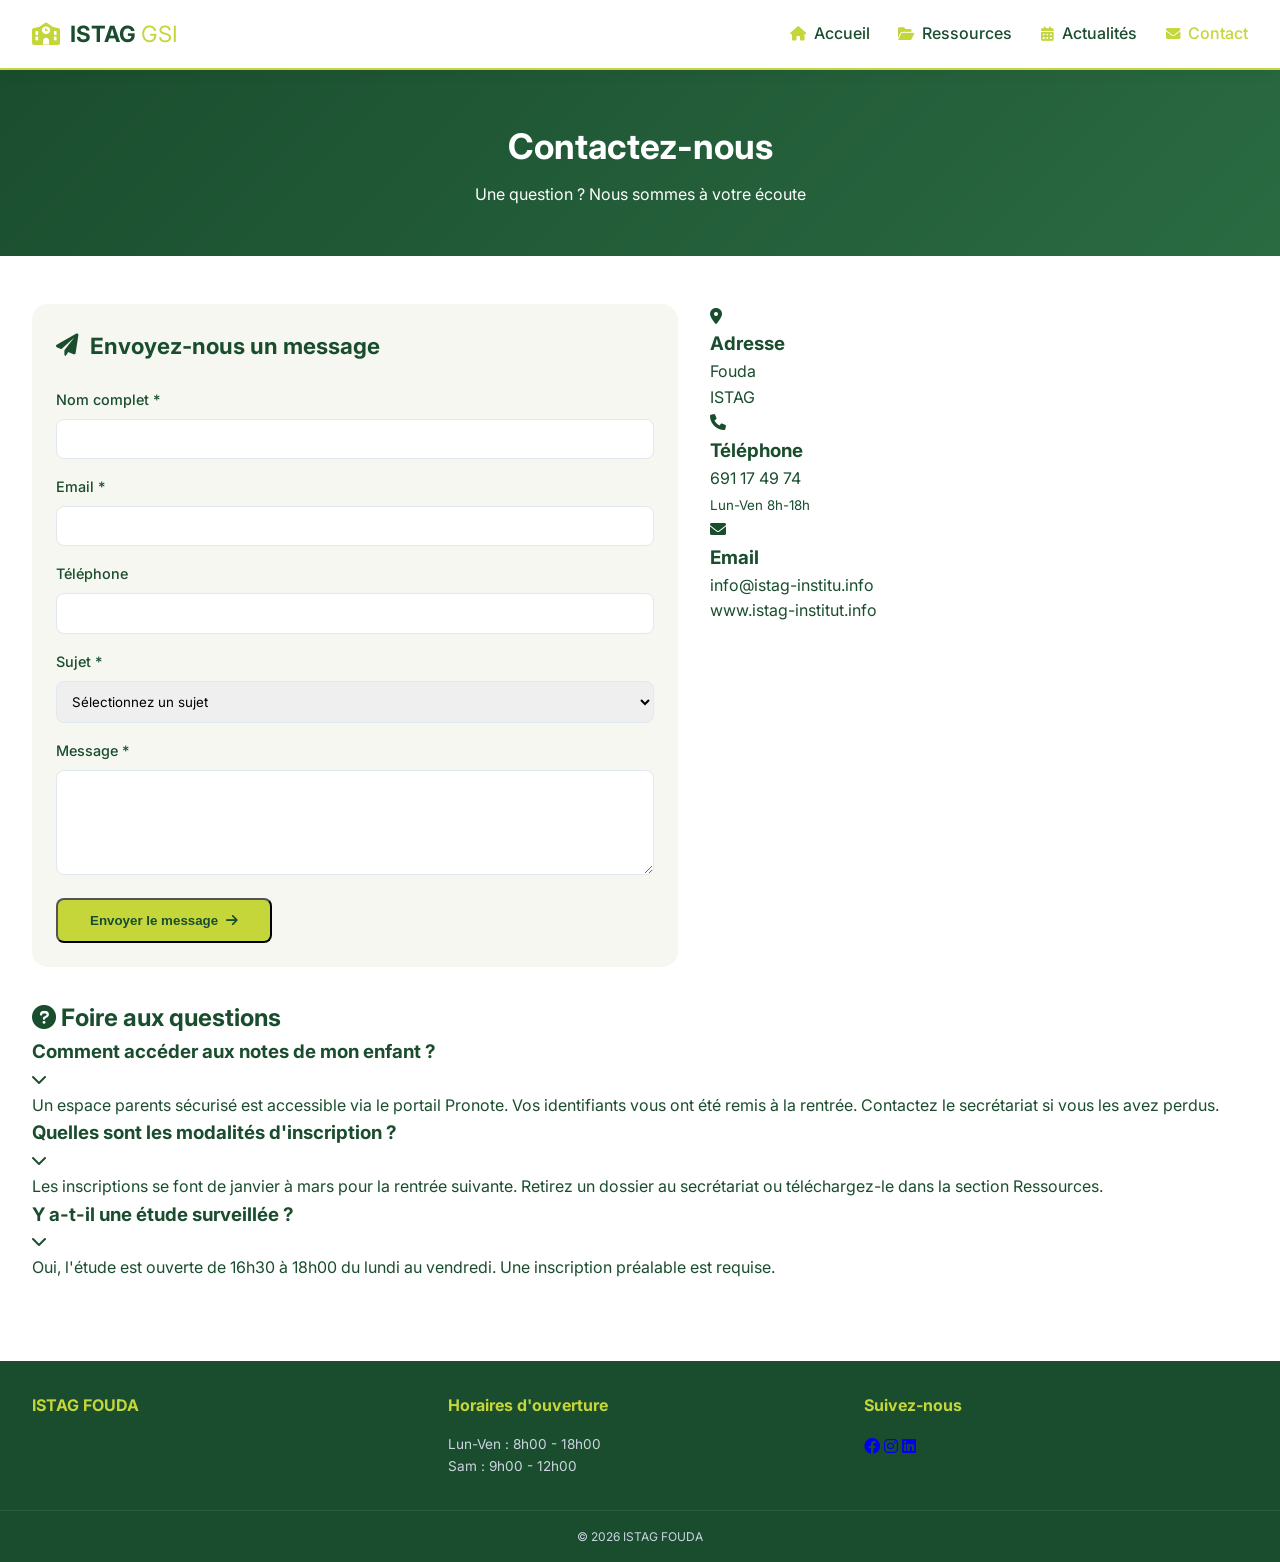
==== contact.html @ 45b3706e "Site GSI ISTAG - Portail etudiants" ====
<!DOCTYPE html>
<html lang="fr">
<head>
    <meta charset="UTF-8">
    <meta name="viewport" content="width=device-width, initial-scale=1.0">
   <title>GSI-ISTAG - Ressources pédagogiques</title>
    <link rel="stylesheet" href="style.css">
    <link href="https://fonts.googleapis.com/css2?family=Inter:wght@300;400;500;600;700&display=swap" rel="stylesheet">
    <link rel="stylesheet" href="https://cdnjs.cloudflare.com/ajax/libs/font-awesome/6.0.0/css/all.min.css">
</head>
<body>
    <nav>
        <div class="nav-container">
            <div class="logo">
                <i class="fas fa-school"></i>
                  <span>ISTAG <span class="logo-light">GSI</span></span>
            </div>
            <div class="nav-links">
                <a href="index.html"><i class="fas fa-home"></i> Accueil</a>
                <a href="ressources.html"><i class="fas fa-folder-open"></i> Ressources</a>
                <a href="actualites.html"><i class="fas fa-calendar-alt"></i> Actualités</a>
                <a href="contact.html" class="active"><i class="fas fa-envelope"></i> Contact</a>
            </div>
            <div class="menu-toggle" id="mobile-menu">
                <i class="fas fa-bars"></i>
            </div>
        </div>
    </nav>

    <main>
        <section class="page-header">
            <div class="container">
                <h1>Contactez-nous</h1>
                <p>Une question ? Nous sommes à votre écoute</p>
            </div>
        </section>

        <section class="contact">
            <div class="container">
                <div class="contact-grid">
                    <!-- Formulaire -->
                    <div class="contact-form">
                        <h2><i class="fas fa-paper-plane"></i> Envoyez-nous un message</h2>
                        <form id="contactForm">
                            <div class="form-group">
                                <label for="nom">Nom complet *</label>
                                <input type="text" id="nom" required>
                            </div>
                            <div class="form-group">
                                <label for="email">Email *</label>
                                <input type="email" id="email" required>
                            </div>
                            <div class="form-group">
                                <label for="telephone">Téléphone</label>
                                <input type="tel" id="telephone">
                            </div>
                            <div class="form-group">
                                <label for="sujet">Sujet *</label>
                                <select id="sujet" required>
                                    <option value="">Sélectionnez un sujet</option>
                                    <option>Information administrative</option>
                                    <option>Problème technique avec le site</option>
                                    <option>Demande de rendez-vous</option>
                                    <option>Autre</option>
                                </select>
                            </div>
                            <div class="form-group">
                                <label for="message">Message *</label>
                                <textarea id="message" rows="5" required></textarea>
                            </div>
                            <button type="submit" class="btn btn-primary">Envoyer le message <i class="fas fa-arrow-right"></i></button>
                        </form>
                        <div id="form-message" class="form-success" style="display:none;"></div>
                    </div>

                    <!-- Infos contact -->
                    <div class="contact-infos">
                        <div class="info-card">
                            <i class="fas fa-map-marker-alt"></i>
                            <h3>Adresse</h3>
                            <p>Fouda<br>ISTAG</p>
                        </div>
                        <div class="info-card">
                            <i class="fas fa-phone"></i>
                            <h3>Téléphone</h3>
                            <p>691 17 49 74<br><small>Lun-Ven 8h-18h</small></p>
                        </div>
                        <div class="info-card">
                            <i class="fas fa-envelope"></i>
                            <h3>Email</h3>
                            <p>info@istag-institu.info<br>www.istag-institut.info</p>
                        </div>
                    </div>
                </div>

                <!-- FAQ -->
                <div class="faq">
                    <h2><i class="fas fa-question-circle"></i> Foire aux questions</h2>
                    <div class="faq-grid">
                        <div class="faq-item">
                            <div class="faq-question">
                                <h3>Comment accéder aux notes de mon enfant ?</h3>
                                <i class="fas fa-chevron-down"></i>
                            </div>
                            <div class="faq-reponse">
                                <p>Un espace parents sécurisé est accessible via le portail Pronote. Vos identifiants vous ont été remis à la rentrée. Contactez le secrétariat si vous les avez perdus.</p>
                            </div>
                        </div>
                        <div class="faq-item">
                            <div class="faq-question">
                                <h3>Quelles sont les modalités d'inscription ?</h3>
                                <i class="fas fa-chevron-down"></i>
                            </div>
                            <div class="faq-reponse">
                                <p>Les inscriptions se font de janvier à mars pour la rentrée suivante. Retirez un dossier au secrétariat ou téléchargez-le dans la section Ressources.</p>
                            </div>
                        </div>
                        <div class="faq-item">
                            <div class="faq-question">
                                <h3>Y a-t-il une étude surveillée ?</h3>
                                <i class="fas fa-chevron-down"></i>
                            </div>
                            <div class="faq-reponse">
                                <p>Oui, l'étude est ouverte de 16h30 à 18h00 du lundi au vendredi. Une inscription préalable est requise.</p>
                            </div>
                        </div>
                    </div>
                </div>
            </div>
        </section>
    </main>

    <footer>
        <div class="footer-content">
            <div class="footer-section">
                <h4>ISTAG FOUDA</h4>
</div>
            <div class="footer-section">
                <h4>Horaires d'ouverture</h4>
                <p>Lun-Ven : 8h00 - 18h00<br>Sam : 9h00 - 12h00</p>
            </div>
            <div class="footer-section">
                <h4>Suivez-nous</h4>
                <div class="social-links">
                    <a href="#"><i class="fab fa-facebook"></i></a>
                    <a href="#"><i class="fab fa-instagram"></i></a>
                    <a href="#"><i class="fab fa-linkedin"></i></a>
                </div>
            </div>
        </div>
        <div class="footer-bottom">
            <p>© 2026 ISTAG FOUDA </p>
        </div>
    </footer>

    <script src="script.js"></script>
</body>
</html>
---- style.css ----
/* ===== COULEURS ISTAG ===== */
:root {
    --vert-sombre: #1a4d2e;
    --vert-sombre-clair: #2a6b42;
    --vert-citron: #c4d63a;
    --vert-citron-fonce: #a8c42c;
    --blanc: #ffffff;
    --gris-clair: #f5f7f0;
    --gris-texte: #4a5568;
    --ombre: rgba(0, 0, 0, 0.05);
}

* {
    margin: 0;
    padding: 0;
    box-sizing: border-box;
}

body {
    font-family: 'Inter', sans-serif;
    line-height: 1.6;
    color: var(--vert-sombre);
    background: var(--blanc);
}

/* ===== NAVIGATION ===== */
nav {
    background: var(--blanc);
    box-shadow: 0 2px 15px var(--ombre);
    position: sticky;
    top: 0;
    z-index: 1000;
    border-bottom: 2px solid var(--vert-citron);
}

.nav-container {
    max-width: 1280px;
    margin: 0 auto;
    padding: 1rem 2rem;
    display: flex;
    justify-content: space-between;
    align-items: center;
    flex-wrap: wrap;
}

.logo {
    font-size: 1.4rem;
    font-weight: 700;
    color: var(--vert-sombre);
}

.logo i {
    color: var(--vert-citron);
    margin-right: 0.3rem;
}

.logo-light {
    font-weight: 400;
    color: var(--vert-citron);
}

.nav-links {
    display: flex;
    gap: 1.8rem;
}

.nav-links a {
    color: var(--vert-sombre);
    text-decoration: none;
    font-weight: 500;
    transition: color 0.2s;
    display: flex;
    align-items: center;
    gap: 0.5rem;
}

.nav-links a i {
    font-size: 0.9rem;
    color: var(--vert-citron);
}

.nav-links a:hover,
.nav-links a.active {
    color: var(--vert-citron);
}

.user-info {
    display: flex;
    align-items: center;
    gap: 0.5rem;
    background: var(--gris-clair);
    padding: 0.5rem 1rem;
    border-radius: 99px;
    font-size: 0.9rem;
    font-weight: 500;
}

.user-info i {
    color: var(--vert-citron);
    font-size: 1.2rem;
}

.menu-toggle {
    display: none;
    font-size: 1.5rem;
    cursor: pointer;
    color: var(--vert-sombre);
}

/* ===== HERO SECTION ===== */
.hero {
    background: linear-gradient(135deg, var(--vert-sombre) 0%, var(--vert-sombre-clair) 100%);
    color: var(--blanc);
    padding: 4rem 2rem;
    text-align: center;
}

.hero-content {
    max-width: 800px;
    margin: 0 auto;
}

.hero-badge {
    background: var(--vert-citron);
    color: var(--vert-sombre);
    display: inline-block;
    padding: 0.3rem 1rem;
    border-radius: 99px;
    font-size: 0.8rem;
    font-weight: 600;
    margin-bottom: 1rem;
}

.hero h1 {
    font-size: 2.8rem;
    margin-bottom: 1rem;
}

.highlight {
    color: var(--vert-citron);
    position: relative;
    display: inline-block;
}

.hero p {
    font-size: 1.2rem;
    margin-bottom: 2rem;
    opacity: 0.95;
}

.hero-buttons {
    display: flex;
    gap: 1rem;
    justify-content: center;
    flex-wrap: wrap;
}

.btn {
    padding: 0.8rem 2rem;
    border-radius: 8px;
    text-decoration: none;
    font-weight: 600;
    display: inline-flex;
    align-items: center;
    gap: 0.5rem;
    transition: all 0.2s;
}

.btn-primary {
    background: var(--vert-citron);
    color: var(--vert-sombre);
}

.btn-primary:hover {
    background: var(--vert-citron-fonce);
    transform: translateY(-2px);
    box-shadow: 0 10px 20px rgba(0,0,0,0.1);
}

.btn-secondary {
    background: transparent;
    color: var(--blanc);
    border: 2px solid var(--blanc);
}

.btn-secondary:hover {
    background: rgba(255,255,255,0.1);
    transform: translateY(-2px);
}

/* ===== SECTION HEADER ===== */
.section-header {
    display: flex;
    justify-content: space-between;
    align-items: center;
    flex-wrap: wrap;
    gap: 1rem;
    margin-bottom: 2rem;
}

.section-header h2 {
    font-size: 1.8rem;
    display: flex;
    align-items: center;
    gap: 0.75rem;
}

.section-header h2 i {
    color: var(--vert-citron);
}

.voir-tout {
    color: var(--vert-citron);
    text-decoration: none;
    font-weight: 500;
}

/* ===== ACTUALITÉS ===== */
.actualites {
    padding: 4rem 2rem;
    background: var(--gris-clair);
}

.container {
    max-width: 1280px;
    margin: 0 auto;
}

.actu-grid {
    display: grid;
    grid-template-columns: repeat(auto-fit, minmax(300px, 1fr));
    gap: 1.5rem;
}

.actu-card {
    background: var(--blanc);
    padding: 1.5rem;
    border-radius: 16px;
    box-shadow: 0 2px 10px var(--ombre);
    transition: transform 0.2s, box-shadow 0.2s;
    border-left: 4px solid var(--vert-citron);
}

.actu-card:hover {
    transform: translateY(-4px);
    box-shadow: 0 12px 24px rgba(0,0,0,0.1);
}

.actu-categorie {
    display: inline-block;
    font-size: 0.8rem;
    color: var(--vert-citron);
    font-weight: 600;
    margin-bottom: 0.75rem;
}

.actu-card h3 {
    font-size: 1.2rem;
    margin-bottom: 0.75rem;
    color: var(--vert-sombre);
}

.actu-card p {
    color: #4a5568;
    margin-bottom: 1rem;
    line-height: 1.5;
}

.actu-date {
    font-size: 0.8rem;
    color: #94a3b8;
    display: flex;
    align-items: center;
    gap: 0.4rem;
}

/* ===== ACCÈS RAPIDES ===== */
.acces-rapides {
    padding: 4rem 2rem;
    background: var(--blanc);
}

.acces-rapides h2 {
    text-align: center;
    font-size: 1.8rem;
    margin-bottom: 2.5rem;
    display: flex;
    align-items: center;
    justify-content: center;
    gap: 0.75rem;
}

.rapides-grid {
    display: grid;
    grid-template-columns: repeat(auto-fit, minmax(250px, 1fr));
    gap: 1.8rem;
}

.rapide-card {
    background: var(--gris-clair);
    padding: 2rem;
    border-radius: 16px;
    text-align: center;
    transition: all 0.2s;
    border: 1px solid transparent;
}

.rapide-card:hover {
    transform: translateY(-4px);
    border-color: var(--vert-citron);
    box-shadow: 0 8px 20px var(--ombre);
}

.rapide-card i {
    font-size: 2.5rem;
    color: var(--vert-citron);
    margin-bottom: 1rem;
}

.rapide-card h3 {
    margin-bottom: 0.5rem;
    color: var(--vert-sombre);
}

.rapide-card p {
    color: #64748b;
    margin-bottom: 1rem;
    font-size: 0.9rem;
}

.rapide-card a {
    color: var(--vert-citron);
    text-decoration: none;
    font-weight: 600;
}

/* ===== STATS ===== */
.stats {
    background: var(--vert-sombre);
    padding: 3rem 2rem;
    color: var(--blanc);
}

.stats-grid {
    display: grid;
    grid-template-columns: repeat(auto-fit, minmax(200px, 1fr));
    gap: 2rem;
    text-align: center;
}

.stat-card {
    display: flex;
    flex-direction: column;
}

.stat-number {
    font-size: 2.8rem;
    font-weight: 700;
    color: var(--vert-citron);
}

.stat-label {
    font-size: 1rem;
    opacity: 0.9;
}

/* ===== PAGE HEADER ===== */
.page-header {
    background: linear-gradient(135deg, var(--vert-sombre) 0%, var(--vert-sombre-clair) 100%);
    color: var(--blanc);
    padding: 3rem 2rem;
    text-align: center;
}

.page-header h1 {
    font-size: 2.2rem;
    margin-bottom: 0.5rem;
}

/* ===== EMPLOI DU TEMPS ===== */
.emploi-du-temps {
    padding: 3rem 2rem;
    background: var(--blanc);
}

.semaine-selector {
    display: flex;
    align-items: center;
    gap: 0.75rem;
}

.semaine-select {
    padding: 0.5rem 1rem;
    border: 1px solid #e2e8f0;
    border-radius: 8px;
    background: var(--blanc);
    font-family: inherit;
    cursor: pointer;
}

.edt-container {
    overflow-x: auto;
}

.edt-table {
    width: 100%;
    border-collapse: collapse;
    background: var(--blanc);
    border-radius: 16px;
    overflow: hidden;
    box-shadow: 0 2px 10px var(--ombre);
}

.edt-table th,
.edt-table td {
    border: 1px solid #e2e8f0;
    padding: 1rem;
    text-align: left;
    vertical-align: top;
}

.edt-table th {
    background: var(--gris-clair);
    font-weight: 600;
    color: var(--vert-sombre);
}

.cours {
    font-weight: 600;
    color: var(--vert-sombre);
}

.prof {
    font-size: 0.8rem;
    color: #64748b;
    margin-top: 0.25rem;
}

.salle {
    font-size: 0.75rem;
    color: var(--vert-citron);
    font-weight: 500;
    margin-top: 0.25rem;
}

/* ===== MATIÈRES ===== */
.matieres {
    padding: 3rem 2rem;
    background: var(--gris-clair);
}

.matieres h2 {
    font-size: 1.6rem;
    margin-bottom: 1.5rem;
    display: flex;
    align-items: center;
    gap: 0.75rem;
}

.matieres-grid {
    display: grid;
    grid-template-columns: repeat(auto-fit, minmax(300px, 1fr));
    gap: 1rem;
}

.matiere-card {
    background: var(--blanc);
    padding: 1rem;
    border-radius: 12px;
    display: flex;
    align-items: center;
    gap: 1rem;
    transition: all 0.2s;
}

.matiere-card:hover {
    transform: translateX(4px);
    border-left: 3px solid var(--vert-citron);
}

.matiere-icon i {
    font-size: 2rem;
    color: var(--vert-citron);
}

.matiere-info h3 {
    font-size: 1rem;
    margin-bottom: 0.25rem;
}

.matiere-info p {
    font-size: 0.8rem;
    color: #64748b;
}

.credits {
    font-size: 0.7rem;
    background: var(--gris-clair);
    padding: 0.2rem 0.5rem;
    border-radius: 99px;
    display: inline-block;
    margin-top: 0.25rem;
}

/* ===== RESSOURCES ===== */
.ressources {
    padding: 3rem 2rem;
    background: var(--blanc);
}

.filtres {
    display: flex;
    justify-content: center;
    gap: 0.75rem;
    margin-bottom: 2rem;
    flex-wrap: wrap;
}

.filtre-btn {
    padding: 0.5rem 1.25rem;
    border: 1px solid #e2e8f0;
    background: var(--blanc);
    border-radius: 99px;
    cursor: pointer;
    font-family: inherit;
    transition: all 0.2s;
}

.filtre-btn.active,
.filtre-btn:hover {
    background: var(--vert-citron);
    color: var(--vert-sombre);
    border-color: var(--vert-citron);
}

.ressources-grid {
    display: flex;
    flex-direction: column;
    gap: 1rem;
}

.ressource-card {
    background: var(--gris-clair);
    border-radius: 12px;
    padding: 1rem 1.5rem;
    display: flex;
    align-items: center;
    justify-content: space-between;
    flex-wrap: wrap;
    gap: 1rem;
    transition: box-shadow 0.2s;
}

.ressource-card:hover {
    box-shadow: 0 4px 12px var(--ombre);
}

.ressource-card i {
    font-size: 2rem;
    color: var(--vert-citron);
}

.ressource-info {
    flex: 1;
}

.ressource-info h3 {
    font-size: 1rem;
    margin-bottom: 0.25rem;
    color: var(--vert-sombre);
}

.ressource-info p {
    font-size: 0.85rem;
    color: #64748b;
}

.ressource-matiere {
    font-size: 0.7rem;
    color: var(--vert-citron);
    font-weight: 500;
    margin-top: 0.25rem;
    display: block;
}

.btn-download {
    background: var(--blanc);
    padding: 0.5rem 1rem;
    border-radius: 8px;
    text-decoration: none;
    color: var(--vert-sombre);
    font-size: 0.85rem;
    font-weight: 500;
    transition: background 0.2s;
}

.btn-download:hover {
    background: var(--vert-citron);
    color: var(--vert-sombre);
}

/* ===== PROJETS ===== */
.projets {
    padding: 3rem 2rem;
    background: var(--gris-clair);
}

.projets-section {
    margin-bottom: 3rem;
}

.projets-section h2 {
    font-size: 1.5rem;
    margin-bottom: 1.5rem;
    display: flex;
    align-items: center;
    gap: 0.75rem;
}

.projets-grid {
    display: grid;
    grid-template-columns: repeat(auto-fit, minmax(350px, 1fr));
    gap: 1.5rem;
}

.projet-card {
    background: var(--blanc);
    border-radius: 16px;
    padding: 1.5rem;
    transition: transform 0.2s;
    border: 1px solid #e2e8f0;
}

.projet-card:hover {
    transform: translateY(-4px);
    box-shadow: 0 8px 20px var(--ombre);
}

.projet-status {
    display: inline-block;
    padding: 0.2rem 0.8rem;
    border-radius: 99px;
    font-size: 0.7rem;
    font-weight: 600;
    margin-bottom: 1rem;
}

.status-en-cours {
    background: #fef3c7;
    color: #d97706;
}

.status-rendu {
    background: #dcfce7;
    color: #166534;
}

.projet-card h3 {
    font-size: 1.2rem;
    margin-bottom: 0.75rem;
    color: var(--vert-sombre);
}

.projet-card p {
    color: #64748b;
    font-size: 0.9rem;
    margin-bottom: 1rem;
}

.projet-details {
    display: flex;
    gap: 1rem;
    font-size: 0.8rem;
    color: #64748b;
    margin-bottom: 0.75rem;
}

.projet-matiere {
    font-size: 0.75rem;
    color: var(--vert-citron);
    font-weight: 500;
    margin-bottom: 1rem;
}

.projet-actions {
    display: flex;
    gap: 0.75rem;
    margin-top: 1rem;
}

.btn-small {
    padding: 0.4rem 1rem;
    border-radius: 6px;
    text-decoration: none;
    font-size: 0.8rem;
    font-weight: 500;
    background: var(--gris-clair);
    color: var(--vert-sombre);
    transition: all 0.2s;
}

.btn-small:hover {
    background: var(--vert-citron);
}

.btn-outline {
    background: transparent;
    border: 1px solid var(--vert-citron);
}

.projet-etudiants {
    font-size: 0.75rem;
    color: #94a3b8;
    margin-bottom: 1rem;
    font-style: italic;
}

/* ===== SOUMISSION PROJET ===== */
.soumission-projet {
    background: var(--blanc);
    border-radius: 20px;
    padding: 2rem;
    margin-top: 2rem;
}

.soumission-projet h2 {
    font-size: 1.4rem;
    margin-bottom: 1.5rem;
    display: flex;
    align-items: center;
    gap: 0.75rem;
}

.form-row {
    display: grid;
    grid-template-columns: 1fr 1fr;
    gap: 1rem;
    margin-bottom: 1rem;
}

.form-group {
    margin-bottom: 1rem;
}

.form-group label {
    display: block;
    margin-bottom: 0.5rem;
    font-weight: 500;
    font-size: 0.9rem;
}

.form-group input,
.form-group select,
.form-group textarea {
    width: 100%;
    padding: 0.7rem;
    border: 1px solid #e2e8f0;
    border-radius: 8px;
    font-family: inherit;
}

.form-group input:focus,
.form-group select:focus,
.form-group textarea:focus {
    outline: none;
    border-color: var(--vert-citron);
}

.form-success {
    margin-top: 1rem;
    padding: 0.75rem;
    background: #dcfce7;
    color: #166534;
    border-radius: 8px;
}

/* ===== CONTACT ENSEIGNANTS ===== */
.contact {
    padding: 3rem 2rem;
    background: var(--blanc);
}

.contact-grid {
    display: grid;
    grid-template-columns: 1.2fr 1fr;
    gap: 2rem;
    margin-bottom: 2rem;
}

.enseignants h2,
.contact-form h2 {
    font-size: 1.4rem;
    margin-bottom: 1.5rem;
    display: flex;
    align-items: center;
    gap: 0.75rem;
}

.enseignant-card {
    display: flex;
    gap: 1rem;
    padding: 1rem;
    background: var(--gris-clair);
    border-radius: 12px;
    margin-bottom: 1rem;
    transition: all 0.2s;
}

.enseignant-card:hover {
    transform: translateX(4px);
    border-left: 3px solid var(--vert-citron);
}

.enseignant-avatar i {
    font-size: 2.5rem;
    color: var(--vert-sombre);
}

.enseignant-info h3 {
    font-size: 1rem;
    margin-bottom: 0.25rem;
}

.enseignant-info p {
    font-size: 0.8rem;
    color: #64748b;
    margin: 0.2rem 0;
}

.btn-rdv {
    background: var(--vert-citron);
    color: var(--vert-sombre);
    border: none;
    padding: 0.3rem 1rem;
    border-radius: 99px;
    cursor: pointer;
    font-size: 0.7rem;
    font-weight: 600;
    margin-top: 0.5rem;
    transition: all 0.2s;
}

.btn-rdv:hover {
    background: var(--vert-citron-fonce);
}

.contact-form {
    background: var(--gris-clair);
    padding: 1.5rem;
    border-radius: 16px;
}

/* ===== MODAL RDV ===== */
.modal {
    display: none;
    position: fixed;
    top: 0;
    left: 0;
    width: 100%;
    height: 100%;
    background: rgba(0,0,0,0.5);
    z-index: 2000;
    justify-content: center;
    align-items: center;
}

.modal-content {
    background: var(--blanc);
    max-width: 500px;
    width: 90%;
    padding: 2rem;
    border-radius: 20px;
    position: relative;
}

.modal-close {
    position: absolute;
    top: 1rem;
    right: 1.5rem;
    font-size: 1.5rem;
    cursor: pointer;
    color: #64748b;
}

.modal-close:hover {
    color: var(--vert-sombre);
}

/* ===== FOOTER ===== */
footer {
    background: var(--vert-sombre);
    color: #cbd5e1;
    margin-top: 2rem;
}

.footer-content {
    max-width: 1280px;
    margin: 0 auto;
    padding: 2rem;
    display: grid;
    grid-template-columns: repeat(auto-fit, minmax(250px, 1fr));
    gap: 2rem;
}

.footer-section h4 {
    color: var(--vert-citron);
    margin-bottom: 1rem;
}

.footer-section p,
.footer-section ul {
    font-size: 0.85rem;
    line-height: 1.6;
}

.footer-section ul {
    list-style: none;
}

.footer-section ul li {
    margin-bottom: 0.5rem;
}

.footer-section ul li a {
    color: #cbd5e1;
    text-decoration: none;
    transition: color 0.2s;
}

.footer-section ul li a:hover {
    color: var(--vert-citron);
}

.footer-bottom {
    text-align: center;
    padding: 1rem;
    border-top: 1px solid #2d5a3e;
    font-size: 0.75rem;
}

/* ===== RESPONSIVE ===== */
@media (max-width: 768px) {
    .nav-links {
        display: none;
        position: absolute;
        top: 100%;
        left: 0;
        right: 0;
        background: var(--blanc);
        flex-direction: column;
        padding: 1rem 2rem;
        box-shadow: 0 4px 10px var(--ombre);
        border-bottom: 2px solid var(--vert-citron);
    }
    
    .nav-links.show {
        display: flex;
    }
    
    .menu-toggle {
        display: block;
    }
    
    .user-info {
        display: none;
    }
    
    .hero h1 {
        font-size: 1.8rem;
    }
    
    .hero-buttons {
        flex-direction: column;
        align-items: center;
    }
    
    .contact-grid,
    .form-row {
        grid-template-columns: 1fr;
    }
    
    .hero-badge {
        font-size: 0.7rem;
    }
    
    .stat-number {
        font-size: 2rem;
    }
}
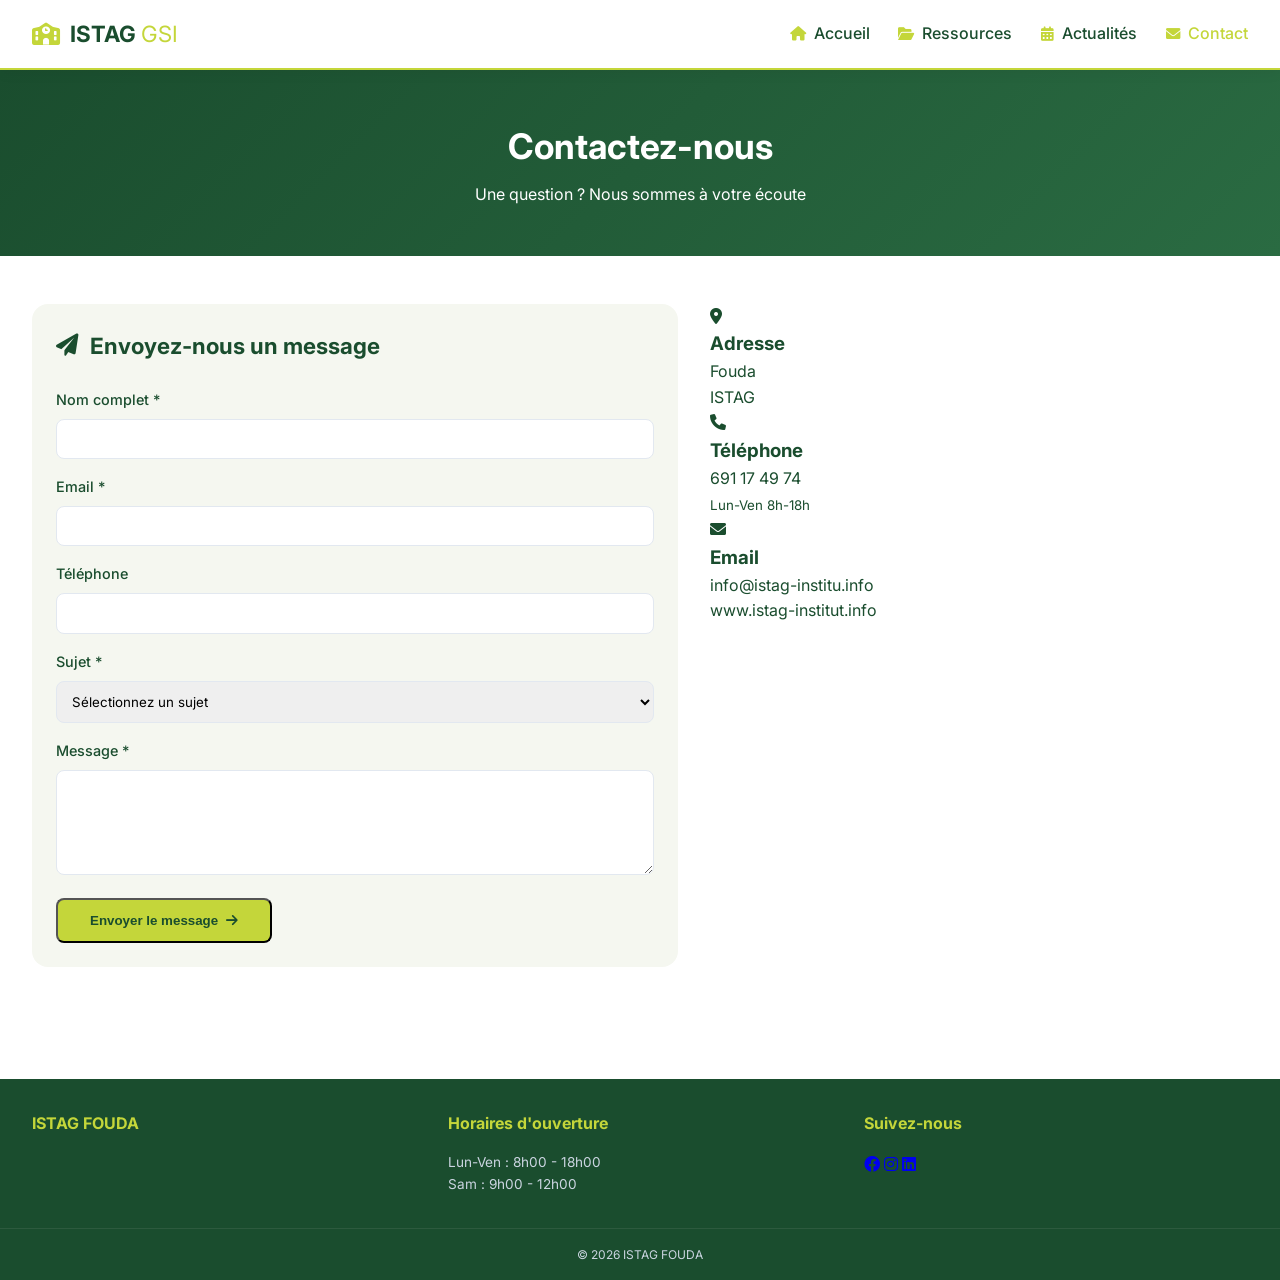
==== commit ea4da0e1: "Description de vos modifications" ====
--- a/contact.html
+++ b/contact.html
@@ -93,40 +93,8 @@
                     </div>
                 </div>
 
-                <!-- FAQ -->
-                <div class="faq">
-                    <h2><i class="fas fa-question-circle"></i> Foire aux questions</h2>
-                    <div class="faq-grid">
-                        <div class="faq-item">
-                            <div class="faq-question">
-                                <h3>Comment accéder aux notes de mon enfant ?</h3>
-                                <i class="fas fa-chevron-down"></i>
-                            </div>
-                            <div class="faq-reponse">
-                                <p>Un espace parents sécurisé est accessible via le portail Pronote. Vos identifiants vous ont été remis à la rentrée. Contactez le secrétariat si vous les avez perdus.</p>
-                            </div>
-                        </div>
-                        <div class="faq-item">
-                            <div class="faq-question">
-                                <h3>Quelles sont les modalités d'inscription ?</h3>
-                                <i class="fas fa-chevron-down"></i>
-                            </div>
-                            <div class="faq-reponse">
-                                <p>Les inscriptions se font de janvier à mars pour la rentrée suivante. Retirez un dossier au secrétariat ou téléchargez-le dans la section Ressources.</p>
-                            </div>
-                        </div>
-                        <div class="faq-item">
-                            <div class="faq-question">
-                                <h3>Y a-t-il une étude surveillée ?</h3>
-                                <i class="fas fa-chevron-down"></i>
-                            </div>
-                            <div class="faq-reponse">
-                                <p>Oui, l'étude est ouverte de 16h30 à 18h00 du lundi au vendredi. Une inscription préalable est requise.</p>
-                            </div>
-                        </div>
-                    </div>
-                </div>
-            </div>
+               
+            
         </section>
     </main>
 
